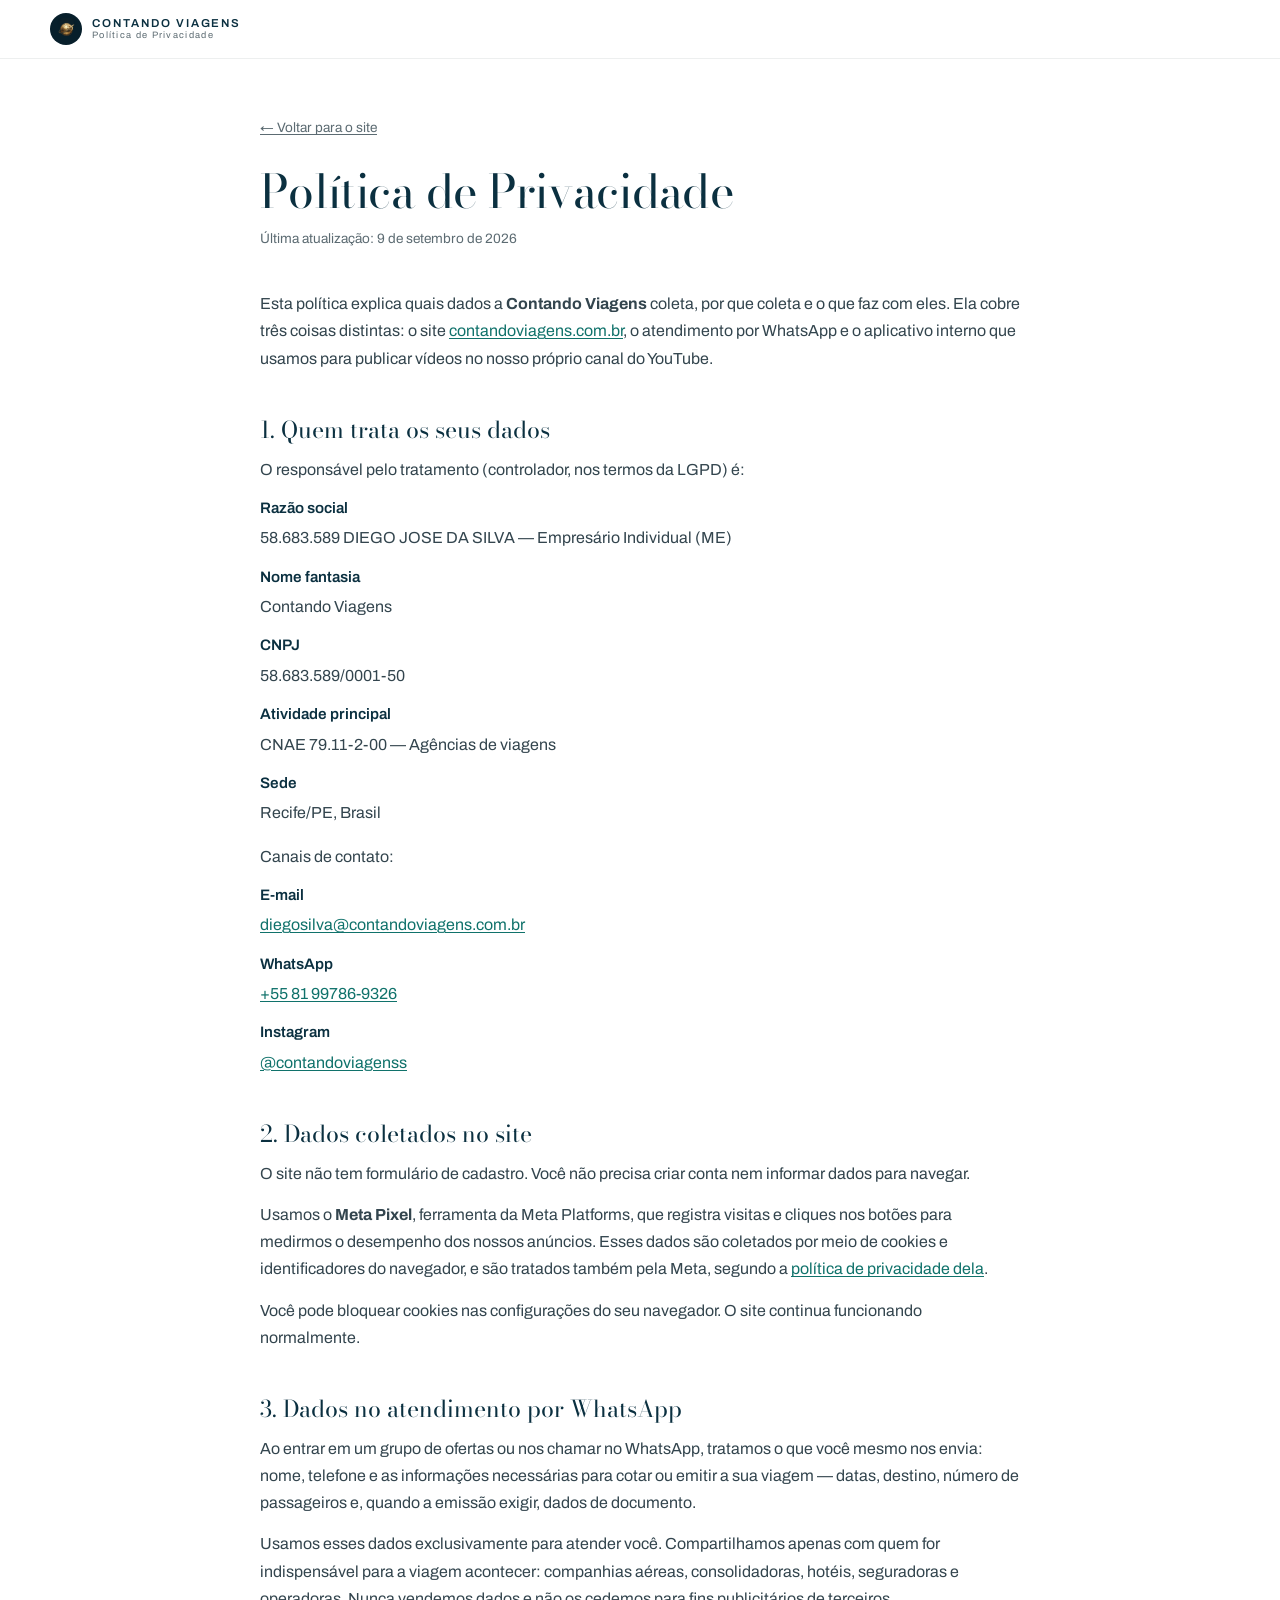
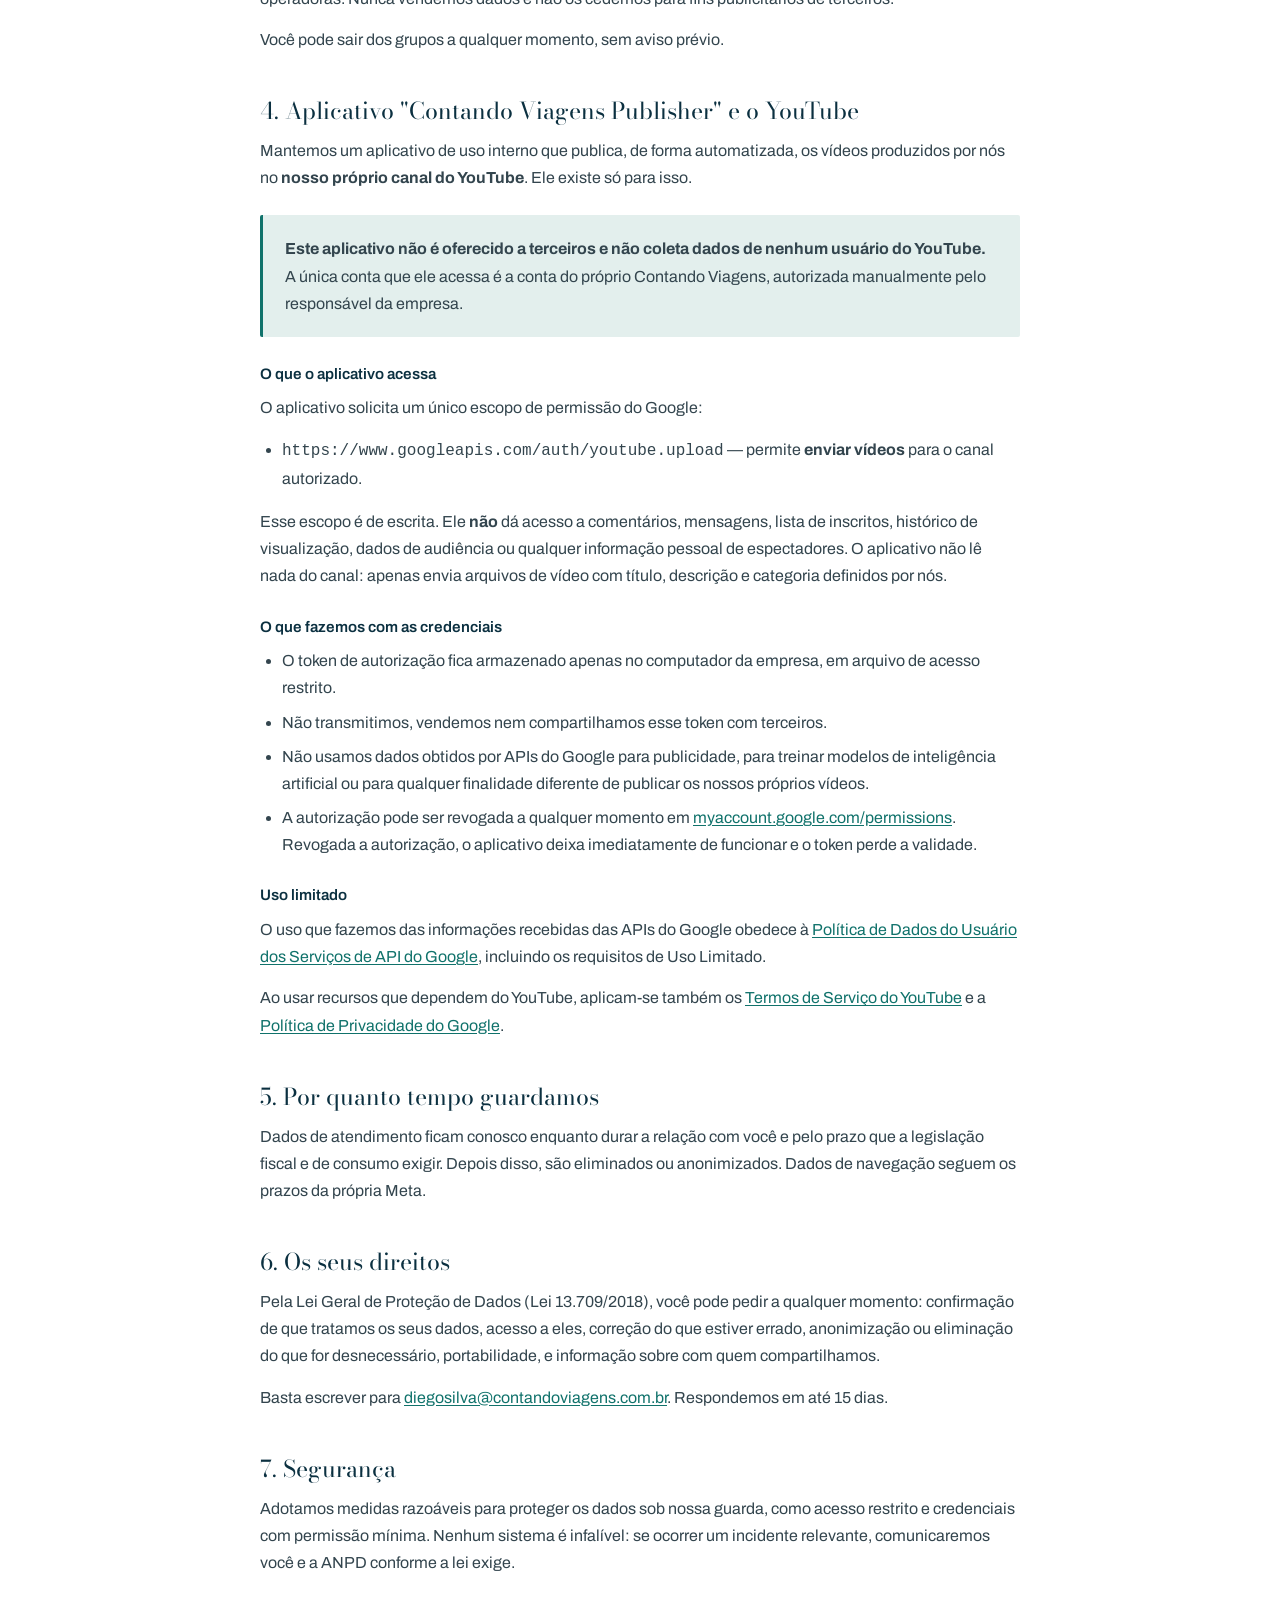
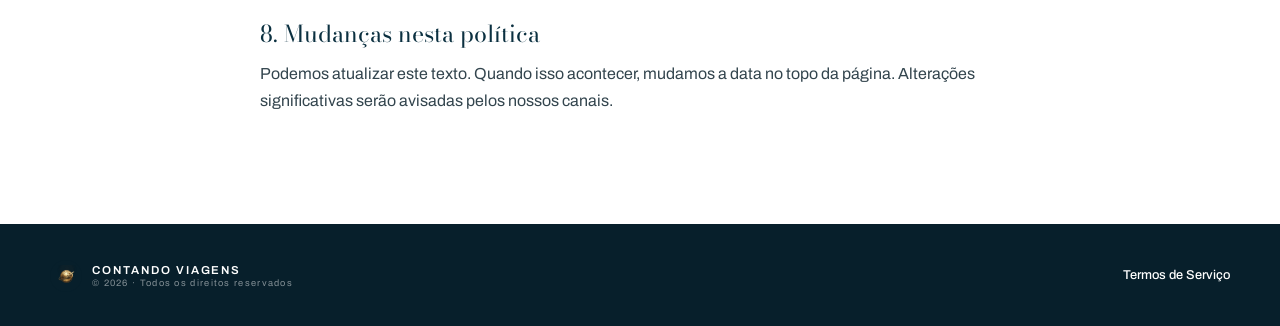
==== privacidade/index.html @ 14fbf1e1 "Adiciona Política de Privacidade e Termos de Serviço Páginas exigidas para a verificação do app OAut" ====
<!DOCTYPE html>
<html lang="pt-BR">
<head>
<meta charset="UTF-8">
<meta name="viewport" content="width=device-width, initial-scale=1.0">
<meta name="theme-color" content="#0B3040">
<title>Política de Privacidade | Contando Viagens</title>
<meta name="description" content="Como a Contando Viagens trata dados pessoais no site, no atendimento por WhatsApp e no aplicativo interno que publica vídeos no YouTube.">
<link rel="canonical" href="https://contandoviagens.com.br/privacidade/">
<meta name="robots" content="index,follow">
<link rel="icon" type="image/png" href="../logo.png">
<link rel="preconnect" href="https://fonts.googleapis.com">
<link rel="preconnect" href="https://fonts.gstatic.com" crossorigin>
<link rel="stylesheet" href="https://fonts.googleapis.com/css2?family=Archivo:wght@400;500;600;700&family=Bodoni+Moda:ital,opsz,wght@0,6..96,400..600;1,6..96,400..500&display=swap">
<link rel="stylesheet" href="../style.css?v=3">
<style>
.doc{width:min(760px,calc(100% - 40px));margin:0 auto;padding:56px 0 96px}
.doc h1{font-family:var(--serif);font-weight:400;font-size:clamp(2rem,4.6vw,2.9rem);line-height:1.1;letter-spacing:-.015em;color:var(--petrol);margin-bottom:10px}
.doc .upd{color:var(--muted);font-size:.85rem;margin-bottom:40px}
.doc h2{font-family:var(--serif);font-weight:400;font-size:1.45rem;color:var(--petrol);margin:44px 0 12px;line-height:1.2}
.doc h3{font-size:.95rem;font-weight:600;color:var(--petrol);margin:26px 0 8px}
.doc p,.doc li{color:#33454E;font-size:1rem;line-height:1.7}
.doc p{margin:0 0 14px}
.doc ul{margin:0 0 16px;padding-left:22px}
.doc li{margin-bottom:7px}
.doc a{color:var(--teal);text-decoration:underline;text-underline-offset:2px}
.doc .box{background:var(--teal-soft);border-left:3px solid var(--teal);padding:20px 22px;margin:24px 0;border-radius:2px}
.doc .box p:last-child{margin-bottom:0}
.doc .back{display:inline-block;margin-bottom:28px;font-size:.85rem;color:var(--muted)}
.doc dl{margin:0 0 16px}
.doc dt{font-weight:600;color:var(--petrol);margin-top:14px;font-size:.95rem}
.doc dd{margin:4px 0 0;color:#33454E;line-height:1.7}
</style>
</head>
<body>

<header class="topbar">
  <div class="wrap topbar-in">
    <a class="brand" href="/">
      <span class="brand-mark"><img src="../logo.png" alt="" width="128" height="128"></span>
      <span class="brand-name">CONTANDO VIAGENS<span>Política de Privacidade</span></span>
    </a>
  </div>
</header>

<main class="doc">
  <a class="back" href="/">← Voltar para o site</a>

  <h1>Política de Privacidade</h1>
  <p class="upd">Última atualização: 9 de setembro de 2026</p>

  <p>Esta política explica quais dados a <strong>Contando Viagens</strong> coleta, por que coleta e o que faz com eles. Ela cobre três coisas distintas: o site <a href="https://contandoviagens.com.br/">contandoviagens.com.br</a>, o atendimento por WhatsApp e o aplicativo interno que usamos para publicar vídeos no nosso próprio canal do YouTube.</p>

  <h2>1. Quem trata os seus dados</h2>
  <p>O responsável pelo tratamento (controlador, nos termos da LGPD) é:</p>
  <dl>
    <dt>Razão social</dt><dd>58.683.589 DIEGO JOSE DA SILVA — Empresário Individual (ME)</dd>
    <dt>Nome fantasia</dt><dd>Contando Viagens</dd>
    <dt>CNPJ</dt><dd>58.683.589/0001-50</dd>
    <dt>Atividade principal</dt><dd>CNAE 79.11-2-00 — Agências de viagens</dd>
    <dt>Sede</dt><dd>Recife/PE, Brasil</dd>
  </dl>
  <p>Canais de contato:</p>
  <dl>
    <dt>E-mail</dt><dd><a href="mailto:diegosilva@contandoviagens.com.br">diegosilva@contandoviagens.com.br</a></dd>
    <dt>WhatsApp</dt><dd><a href="https://wa.me/5581997869326">+55 81 99786-9326</a></dd>
    <dt>Instagram</dt><dd><a href="https://www.instagram.com/contandoviagenss/">@contandoviagenss</a></dd>
  </dl>

  <h2>2. Dados coletados no site</h2>
  <p>O site não tem formulário de cadastro. Você não precisa criar conta nem informar dados para navegar.</p>
  <p>Usamos o <strong>Meta Pixel</strong>, ferramenta da Meta Platforms, que registra visitas e cliques nos botões para medirmos o desempenho dos nossos anúncios. Esses dados são coletados por meio de cookies e identificadores do navegador, e são tratados também pela Meta, segundo a <a href="https://www.facebook.com/privacy/policy/" target="_blank" rel="noopener">política de privacidade dela</a>.</p>
  <p>Você pode bloquear cookies nas configurações do seu navegador. O site continua funcionando normalmente.</p>

  <h2>3. Dados no atendimento por WhatsApp</h2>
  <p>Ao entrar em um grupo de ofertas ou nos chamar no WhatsApp, tratamos o que você mesmo nos envia: nome, telefone e as informações necessárias para cotar ou emitir a sua viagem — datas, destino, número de passageiros e, quando a emissão exigir, dados de documento.</p>
  <p>Usamos esses dados exclusivamente para atender você. Compartilhamos apenas com quem for indispensável para a viagem acontecer: companhias aéreas, consolidadoras, hotéis, seguradoras e operadoras. Nunca vendemos dados e não os cedemos para fins publicitários de terceiros.</p>
  <p>Você pode sair dos grupos a qualquer momento, sem aviso prévio.</p>

  <h2>4. Aplicativo "Contando Viagens Publisher" e o YouTube</h2>
  <p>Mantemos um aplicativo de uso interno que publica, de forma automatizada, os vídeos produzidos por nós no <strong>nosso próprio canal do YouTube</strong>. Ele existe só para isso.</p>

  <div class="box">
    <p><strong>Este aplicativo não é oferecido a terceiros e não coleta dados de nenhum usuário do YouTube.</strong> A única conta que ele acessa é a conta do próprio Contando Viagens, autorizada manualmente pelo responsável da empresa.</p>
  </div>

  <h3>O que o aplicativo acessa</h3>
  <p>O aplicativo solicita um único escopo de permissão do Google:</p>
  <ul>
    <li><code>https://www.googleapis.com/auth/youtube.upload</code> — permite <strong>enviar vídeos</strong> para o canal autorizado.</li>
  </ul>
  <p>Esse escopo é de escrita. Ele <strong>não</strong> dá acesso a comentários, mensagens, lista de inscritos, histórico de visualização, dados de audiência ou qualquer informação pessoal de espectadores. O aplicativo não lê nada do canal: apenas envia arquivos de vídeo com título, descrição e categoria definidos por nós.</p>

  <h3>O que fazemos com as credenciais</h3>
  <ul>
    <li>O token de autorização fica armazenado apenas no computador da empresa, em arquivo de acesso restrito.</li>
    <li>Não transmitimos, vendemos nem compartilhamos esse token com terceiros.</li>
    <li>Não usamos dados obtidos por APIs do Google para publicidade, para treinar modelos de inteligência artificial ou para qualquer finalidade diferente de publicar os nossos próprios vídeos.</li>
    <li>A autorização pode ser revogada a qualquer momento em <a href="https://myaccount.google.com/permissions" target="_blank" rel="noopener">myaccount.google.com/permissions</a>. Revogada a autorização, o aplicativo deixa imediatamente de funcionar e o token perde a validade.</li>
  </ul>

  <h3>Uso limitado</h3>
  <p>O uso que fazemos das informações recebidas das APIs do Google obedece à <a href="https://developers.google.com/terms/api-services-user-data-policy" target="_blank" rel="noopener">Política de Dados do Usuário dos Serviços de API do Google</a>, incluindo os requisitos de Uso Limitado.</p>
  <p>Ao usar recursos que dependem do YouTube, aplicam-se também os <a href="https://www.youtube.com/t/terms" target="_blank" rel="noopener">Termos de Serviço do YouTube</a> e a <a href="https://policies.google.com/privacy" target="_blank" rel="noopener">Política de Privacidade do Google</a>.</p>

  <h2>5. Por quanto tempo guardamos</h2>
  <p>Dados de atendimento ficam conosco enquanto durar a relação com você e pelo prazo que a legislação fiscal e de consumo exigir. Depois disso, são eliminados ou anonimizados. Dados de navegação seguem os prazos da própria Meta.</p>

  <h2>6. Os seus direitos</h2>
  <p>Pela Lei Geral de Proteção de Dados (Lei 13.709/2018), você pode pedir a qualquer momento: confirmação de que tratamos os seus dados, acesso a eles, correção do que estiver errado, anonimização ou eliminação do que for desnecessário, portabilidade, e informação sobre com quem compartilhamos.</p>
  <p>Basta escrever para <a href="mailto:diegosilva@contandoviagens.com.br">diegosilva@contandoviagens.com.br</a>. Respondemos em até 15 dias.</p>

  <h2>7. Segurança</h2>
  <p>Adotamos medidas razoáveis para proteger os dados sob nossa guarda, como acesso restrito e credenciais com permissão mínima. Nenhum sistema é infalível: se ocorrer um incidente relevante, comunicaremos você e a ANPD conforme a lei exige.</p>

  <h2>8. Mudanças nesta política</h2>
  <p>Podemos atualizar este texto. Quando isso acontecer, mudamos a data no topo da página. Alterações significativas serão avisadas pelos nossos canais.</p>
</main>

<footer class="foot">
  <div class="wrap foot-in">
    <a class="brand" href="/">
      <span class="brand-mark"><img src="../logo.png" alt="" width="128" height="128"></span>
      <span class="brand-name">CONTANDO VIAGENS<span>© 2026 · Todos os direitos reservados</span></span>
    </a>
    <a class="ig" href="/termos/"><span>Termos de Serviço</span></a>
  </div>
</footer>

</body>
</html>
---- style.css ----
/* ============================================================
   Contando Viagens — landing page
   Petróleo + teal profundo + cobre · Bodoni Moda + Archivo
   ============================================================ */
:root{
  --ground:#ffffff; --mist:#EDF1F0; --ink:#0A1C25;
  --petrol:#0B3040; --petrol-deep:#071F2B;
  --teal:#10726B; --teal-soft:#E3EFED; --copper:#B57A4B;
  --muted:#5C6B72;
  --line:rgba(10,28,37,.13); --line-soft:rgba(10,28,37,.07); --line-light:rgba(255,255,255,.16);
  --serif:"Bodoni Moda",Didot,"Times New Roman",Georgia,serif;
  --sans:"Archivo","Helvetica Neue",Arial,sans-serif;
  --pad:clamp(68px,8vw,124px);
}
*{box-sizing:border-box}
body{margin:0;background:var(--ground);color:var(--ink);font-family:var(--sans);font-size:16px;line-height:1.55;-webkit-font-smoothing:antialiased}
img{max-width:100%;display:block}
a{color:inherit;text-decoration:none}
h1,h2,h3,p,ul,ol{margin:0}
:focus-visible{outline:2px solid var(--copper);outline-offset:3px}
.skip-link{
  position:absolute;left:16px;top:-64px;z-index:60;padding:12px 16px;
  color:#fff;background:var(--petrol);border-radius:2px;
  font-size:.85rem;font-weight:600;transition:top .2s ease;
}
.skip-link:focus{top:16px}
.wrap{width:min(1180px,calc(100% - 40px));margin-inline:auto}
.label{font-size:.64rem;font-weight:600;letter-spacing:.2em;text-transform:uppercase;color:var(--teal);display:flex;align-items:center;gap:10px}
.label::before{content:"";width:20px;height:1px;background:var(--copper);flex:none}
.label.centered{justify-content:center}
.label.on-dark{color:#9CC7BF}
.display{font-family:var(--serif);font-weight:400;line-height:1.05;letter-spacing:-.015em;color:var(--petrol);text-wrap:balance}
h1.display{font-size:clamp(2.15rem,6.4vw,4.3rem)}
h2.display{font-size:clamp(1.95rem,3.4vw,3rem);line-height:1.1}
.display em{font-style:italic;color:var(--teal)}
.lede{color:var(--muted);font-size:1rem;line-height:1.65;max-width:56ch}


/* ---------- header ---------- */
.topbar{position:sticky;top:0;z-index:40;background:rgba(255,255,255,.88);backdrop-filter:blur(14px);-webkit-backdrop-filter:blur(14px);border-bottom:1px solid var(--line-soft)}
.topbar-in{display:flex;align-items:center;justify-content:space-between;gap:16px;height:58px}
.brand{display:flex;align-items:center;gap:10px}
.brand-mark{width:32px;height:32px;flex:none;display:grid;place-items:center;border-radius:50%;background:var(--petrol-deep)}
.brand-mark img{width:23px;height:23px}
.brand-name{font-size:.72rem;font-weight:600;letter-spacing:.17em;color:var(--petrol);line-height:1.25}
.brand-name span{display:block;font-weight:400;font-size:.58rem;letter-spacing:.14em;color:var(--muted)}
.topbar-right{display:flex;align-items:center;gap:20px}
.ig{display:inline-flex;align-items:center;gap:7px;font-size:.8rem;font-weight:500;color:var(--muted)}
.ig svg{width:16px;height:16px}

/* ---------- botoes ---------- */
.btn{display:inline-flex;align-items:center;justify-content:center;gap:10px;font-family:var(--sans);font-size:.9rem;font-weight:600;padding:15px 22px;border-radius:2px;border:1px solid transparent;transition:background .25s ease,color .25s ease,border-color .25s ease}
.btn svg{width:17px;height:17px;flex:none}
.btn-solid{background:var(--petrol);color:#fff}
.btn-solid:hover{background:var(--teal)}
.btn-ghost{border-color:var(--line);color:var(--petrol)}
.btn-ghost:hover{border-color:var(--petrol);background:var(--petrol);color:#fff}
.btn-block{display:flex;width:100%}
.btn-cta{flex-direction:column;gap:3px;padding:14px 22px;line-height:1.2}
.btn-cta b{display:flex;align-items:center;gap:10px;font-size:.95rem;font-weight:600}
.btn-cta small{font-size:.73rem;font-weight:400;opacity:.72;letter-spacing:.02em}
.btn-cta.segundo{margin-top:10px}
.btn-ghost.btn-cta small{opacity:.62}

/* ---------- SIGNATURE: a oferta ---------- */
.deck{position:relative;min-width:0}
.deck-head{display:flex;align-items:baseline;justify-content:space-between;gap:12px;margin-bottom:12px}
.deck-head p{font-size:.68rem;letter-spacing:.16em;text-transform:uppercase;color:var(--muted);font-weight:600}
.deck-head span{font-size:.7rem;color:var(--muted);display:none}
.rail{display:grid;gap:14px;min-width:0}
.fare{
  position:relative;background:var(--petrol-deep);color:#fff;border-radius:3px;
  padding:20px 22px 18px;overflow:hidden;min-height:322px;display:flex;flex-direction:column;
  box-shadow:0 18px 40px -22px rgba(7,31,43,.9);
}
.fare > .fare-photo{position:absolute;inset:0;background-size:cover;background-position:center;background-color:var(--petrol-deep)}
.fare-photo::after{
  content:"";position:absolute;inset:0;
  background:linear-gradient(180deg,
    rgba(7,31,43,.90) 0%,
    rgba(7,31,43,.62) 20%,
    rgba(7,31,43,.14) 40%,
    rgba(7,31,43,.14) 50%,
    rgba(7,31,43,.66) 72%,
    rgba(7,31,43,.95) 100%);
}
/* enquanto nao ha foto real: marcador honesto, mesmo enquadramento */


.fare > *{position:relative}
.fare-top{display:flex;align-items:baseline;justify-content:space-between;gap:12px}
.route{display:flex;align-items:baseline;gap:9px;font-family:var(--serif);font-size:1.35rem;letter-spacing:.06em;font-weight:500;text-shadow:0 1px 14px rgba(7,31,43,.6)}
.route i{font-style:normal;color:var(--copper);font-size:.95rem;transform:translateY(-1px)}
.fare-kind{font-size:.62rem;letter-spacing:.14em;text-transform:uppercase;color:#9CC7BF;text-align:right;white-space:nowrap;padding-top:4px}
.fare-city{margin-top:5px;font-size:.83rem;color:rgba(255,255,255,.82);letter-spacing:.02em;text-shadow:0 1px 12px rgba(7,31,43,.7)}
.fare-price{display:flex;align-items:baseline;gap:8px;margin-top:auto;padding-top:26px}
.fare-price b{font-family:var(--serif);font-size:2.1rem;font-weight:500;letter-spacing:-.01em;font-variant-numeric:tabular-nums;line-height:1;text-shadow:0 2px 18px rgba(7,31,43,.75)}
.fare-price small{font-size:.72rem;color:rgba(255,255,255,.6)}
.fare-foot{display:flex;align-items:center;gap:8px;margin-top:16px;padding-top:13px;border-top:1px solid var(--line-light);font-size:.7rem;color:rgba(255,255,255,.62)}
.fare-foot svg{width:13px;height:13px;vertical-align:-2px;margin-right:5px;color:#7FC0B6}

/* ---------- seletor de cidade ---------- */
.picker{display:grid;grid-template-columns:1fr 1fr;gap:0;border:1px solid var(--line);border-radius:2px;overflow:hidden;margin-bottom:12px}
.picker button{
  appearance:none;background:transparent;border:0;cursor:pointer;font:inherit;
  padding:11px 8px;font-size:.79rem;font-weight:600;color:var(--muted);
  transition:background .2s ease,color .2s ease;
}
.picker button + button{border-left:1px solid var(--line)}
.picker button[aria-pressed="true"]{background:var(--petrol);color:#fff}
.cta-note{display:flex;align-items:center;gap:8px;margin-top:12px;font-size:.76rem;color:var(--muted)}
.cta-note svg{width:14px;height:14px;color:var(--teal);flex:none}

/* ---------- hero ---------- */
.hero{padding:26px 0 var(--pad);position:relative;overflow:hidden}
.hero::before{content:"";position:absolute;inset:0;pointer-events:none;background:radial-gradient(115% 70% at 92% 0%,var(--teal-soft),transparent 55%)}
.hero-grid{
  position:relative;display:grid;
  grid-template-columns:minmax(0,1.02fr) minmax(0,.98fr);
  gap:clamp(36px,4.5vw,72px);align-items:center;
}
.hero-left{display:flex;flex-direction:column;min-width:0}
.deck{align-self:center}
.hero h1{margin:16px 0 14px}
.hero .lede{margin-bottom:26px}
.hero-cta{max-width:440px;width:100%}

/* ---------- secoes ---------- */
.section{padding:var(--pad) 0}
.section-mist{background:var(--mist)}
.head{max-width:620px}
.head.centered{margin-inline:auto;text-align:center}
.head h2{margin:16px 0 14px}
.head.centered .lede{margin-inline:auto}

/* ---------- processo ---------- */
.process{display:grid;grid-template-columns:minmax(0,.85fr) minmax(0,1.15fr);gap:clamp(36px,5vw,90px);align-items:start}
.steps{list-style:none;padding:0;display:grid}
.step{display:grid;grid-template-columns:auto 1fr;gap:22px;padding:26px 0;border-bottom:1px solid var(--line)}
.step:first-child{border-top:1px solid var(--line)}
.step-n{font-family:var(--serif);font-size:1.9rem;color:var(--copper);line-height:1;min-width:46px;font-variant-numeric:tabular-nums}
.step h3{font-size:1.02rem;font-weight:600;color:var(--petrol);margin-bottom:5px}
.step p{color:var(--muted);font-size:.92rem;line-height:1.62;max-width:50ch}

/* ---------- retrato, agora onde ele trabalha ---------- */
.human{background:var(--petrol-deep);color:#fff;position:relative;overflow:hidden}
.human::before{content:"";position:absolute;inset:0;background:radial-gradient(85% 115% at 0% 0%,rgba(16,114,107,.4),transparent 58%)}
.human-in{position:relative;display:grid;grid-template-columns:minmax(0,.82fr) minmax(0,1.18fr);gap:clamp(32px,5vw,72px);align-items:center}
.human-photo{position:relative;border-radius:3px;overflow:hidden;max-width:360px}
.human-photo img{width:100%;height:auto;aspect-ratio:4/5;object-fit:cover;filter:saturate(.86) contrast(1.03)}
.human-photo::after{content:"";position:absolute;inset:0;background:linear-gradient(195deg,rgba(7,31,43,0) 50%,rgba(7,31,43,.6) 100%)}
.human h2{color:#fff}
.human .lede{color:rgba(255,255,255,.72)}
.human-list{list-style:none;padding:0;display:grid;margin-top:26px;border-top:1px solid var(--line-light)}
.human-list li{display:flex;align-items:center;gap:13px;padding:15px 0;border-bottom:1px solid var(--line-light);font-size:.94rem}
.human-list svg{width:16px;height:16px;color:#7FC0B6;flex:none}
.human-sign{margin-top:22px;font-size:.78rem;color:rgba(255,255,255,.5)}

/* ---------- servicos ---------- */
.index{display:grid;grid-template-columns:minmax(0,1fr) minmax(0,1fr);gap:0 clamp(28px,4.5vw,68px);margin-top:48px}
.svc{display:flex;align-items:baseline;gap:14px;padding:17px 4px 17px 0;border-bottom:1px solid var(--line);transition:padding-left .3s ease}
.svc:hover{padding-left:9px}
.svc:hover .svc-name{color:var(--teal)}
.svc-dot{width:5px;height:5px;border-radius:50%;background:var(--copper);flex:none;transform:translateY(-3px)}
.svc-name{font-size:1rem;font-weight:600;color:var(--petrol);transition:color .3s ease}
.svc-desc{margin-left:auto;text-align:right;font-size:.78rem;color:var(--muted);max-width:24ch}
.index-foot{display:flex;flex-wrap:wrap;align-items:center;justify-content:space-between;gap:20px;margin-top:40px}
.index-foot p{font-family:var(--serif);font-size:1.25rem;color:var(--petrol)}

/* ---------- faq ---------- */
.faq{display:grid;grid-template-columns:minmax(0,.7fr) minmax(0,1.3fr);gap:clamp(36px,5vw,90px);align-items:start}
.faq-list{border-top:1px solid var(--line)}
.faq-list details{border-bottom:1px solid var(--line)}
.faq-list summary{display:flex;align-items:center;justify-content:space-between;gap:18px;padding:22px 0;cursor:pointer;list-style:none;font-size:1rem;font-weight:600;color:var(--petrol)}
.faq-list summary::-webkit-details-marker{display:none}
.faq-list summary:hover{color:var(--teal)}
.faq-sign{position:relative;width:13px;height:13px;flex:none}
.faq-sign::before,.faq-sign::after{content:"";position:absolute;background:var(--copper);transition:transform .3s ease}
.faq-sign::before{left:0;top:6px;width:13px;height:1px}
.faq-sign::after{left:6px;top:0;width:1px;height:13px}
details[open] .faq-sign::after{transform:scaleY(0)}
.faq-list p{padding:0 36px 24px 0;color:var(--muted);font-size:.93rem;line-height:1.7;max-width:60ch}

/* ---------- final ---------- */
.final{background:var(--mist);text-align:center}
.final .hero-cta{margin:34px auto 0;text-align:left}

/* ---------- rodape ---------- */
.foot{background:var(--petrol-deep);color:rgba(255,255,255,.62);padding:36px 0}
.foot-in{display:flex;flex-wrap:wrap;align-items:center;justify-content:space-between;gap:18px;font-size:.79rem}
.foot .brand-name{color:#fff}
.foot .brand-name span{color:rgba(255,255,255,.5)}
.foot a{color:#fff}

.mbar{display:none}
.human-sign 
/* ---------- reveal ---------- */
.js .rv{opacity:0;transform:translateY(16px);transition:opacity .65s cubic-bezier(.22,.61,.36,1),transform .65s cubic-bezier(.22,.61,.36,1);transition-delay:var(--d,0ms)}
.js .rv.on{opacity:1;transform:none}

/* ======= DESKTOP: as tres ofertas empilhadas, escalonadas ======= */
@media (min-width:1001px){
  .rail{gap:16px}
  .fare:nth-child(2){margin-left:34px}
  .fare:nth-child(3){margin-left:68px}
}

/* ======= MOBILE ======= */
@media (max-width:1000px){
  .hero-grid,.process,.faq,.human-in{grid-template-columns:minmax(0,1fr)}
  .hero-grid{grid-template-areas:"copy" "deck" "cta";row-gap:0}
  .hero-left{display:contents}
  .hero-copy{grid-area:copy}
  .hero-cta{grid-area:cta}
  .deck{grid-area:deck}
  .process,.faq{gap:40px}
  .human-in{gap:34px}
  .human-photo{max-width:100%;order:-1}
  .index{grid-template-columns:minmax(0,1fr)}
  .hero-cta{max-width:none}
}
@media (max-width:680px){
  .wrap{width:calc(100% - 32px)}
  .brand-name span{display:none}
  .topbar .ig span{display:none}
  .topbar-right .btn{display:none}
  .hero{padding:20px 0 56px}
  .hero h1{margin:14px 0 12px}
  .hero .lede{margin-bottom:20px;font-size:.95rem}
  .section{padding:64px 0}
  /* carrossel de ofertas por deslize */
  .rail{
    display:flex;gap:12px;overflow-x:auto;scroll-snap-type:x mandatory;
    margin-inline:-16px;padding:2px 16px 14px;
    scrollbar-width:none;-ms-overflow-style:none;
  }
  .rail::-webkit-scrollbar{display:none}
  .deck-head span{display:inline}
  .hero-copy{margin-bottom:22px}
  .deck{margin-bottom:22px}
  .btn-cta.segundo small{display:none}
  .btn-cta.segundo{padding:13px 20px}
  .fare{flex:0 0 84%;scroll-snap-align:center;min-height:290px}
  .fare-price b{font-size:1.95rem}
  .svc-desc{display:none}
  .index-foot{flex-direction:column;align-items:flex-start}
  .faq-list p{padding-right:0}
  main{padding-bottom:84px}
  .mbar{
    display:block;position:fixed;left:0;right:0;bottom:0;z-index:50;
    padding:9px 16px calc(9px + env(safe-area-inset-bottom));
    display:flex;gap:8px;align-items:stretch;
    background:rgba(255,255,255,.94);backdrop-filter:blur(14px);border-top:1px solid var(--line);
    transform:translateY(105%);transition:transform .32s cubic-bezier(.22,.61,.36,1);
  }
  .mbar.show{transform:none}
  .mbar #mcta{flex:1;min-width:0}
  .mbar-quote{flex:0 0 116px;flex-direction:column;gap:2px;padding:10px 8px;font-size:.78rem;line-height:1.2}
  .mbar-quote svg{width:19px;height:19px}
}
@media (max-width:680px) and (max-height:710px){
  .hero{padding:14px 0 44px}
  h1.display{font-size:1.95rem}
  .hero .lede{font-size:.9rem;margin-bottom:16px}
  .hero-copy{margin-bottom:16px}
  .deck{margin-bottom:16px}
  .fare{min-height:246px}
  .fare-price b{font-size:1.75rem}
}
@media (prefers-reduced-motion:reduce){
  .js .rv{opacity:1;transform:none;transition:none}
  *{transition-duration:.01ms!important;animation-duration:.01ms!important}
  .rail{scroll-behavior:auto}
}


/* ---------- links legais no rodape ---------- */
.foot-legal{display:flex;gap:18px;flex-wrap:wrap}
.foot-legal a{font-size:.78rem;color:var(--muted);text-decoration:none;transition:color .2s ease}
.foot-legal a:hover{color:var(--petrol);text-decoration:underline;text-underline-offset:2px}
@media (max-width:640px){.foot-legal{width:100%;justify-content:center;margin-top:4px}}
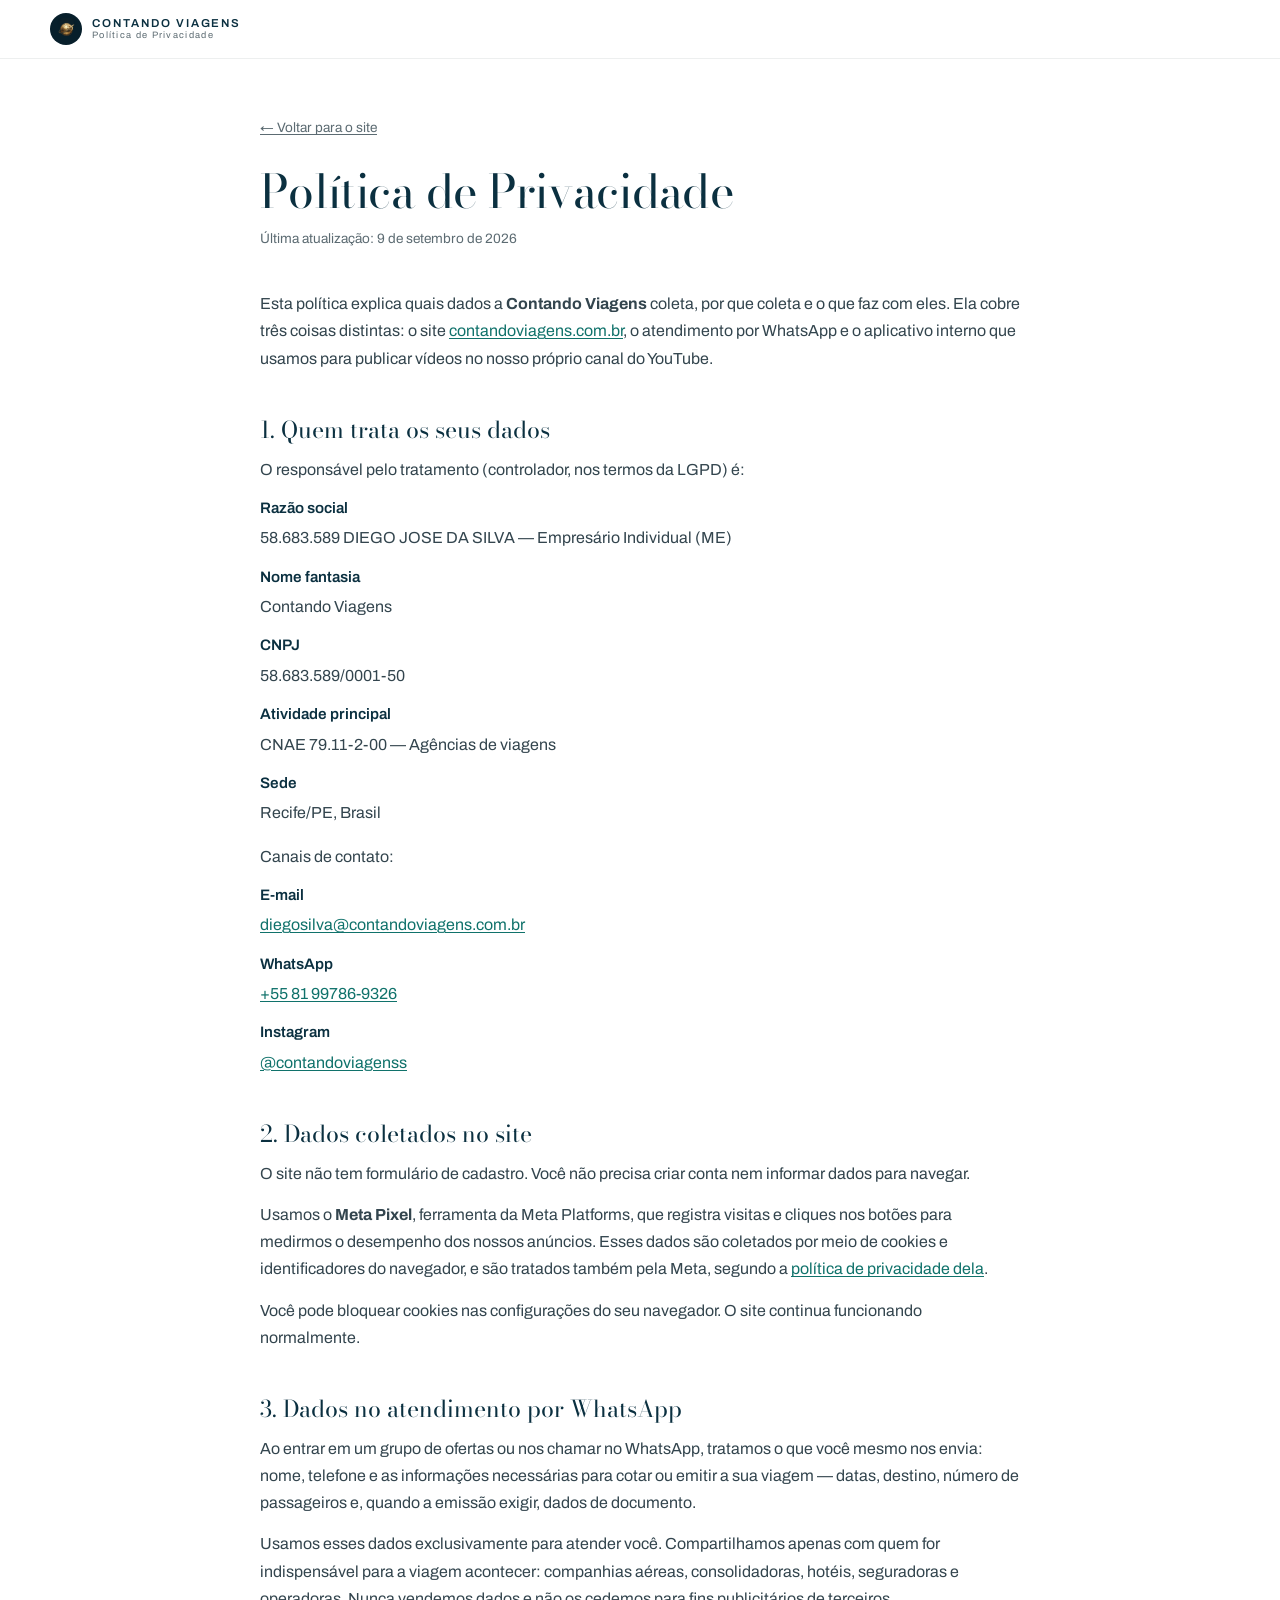
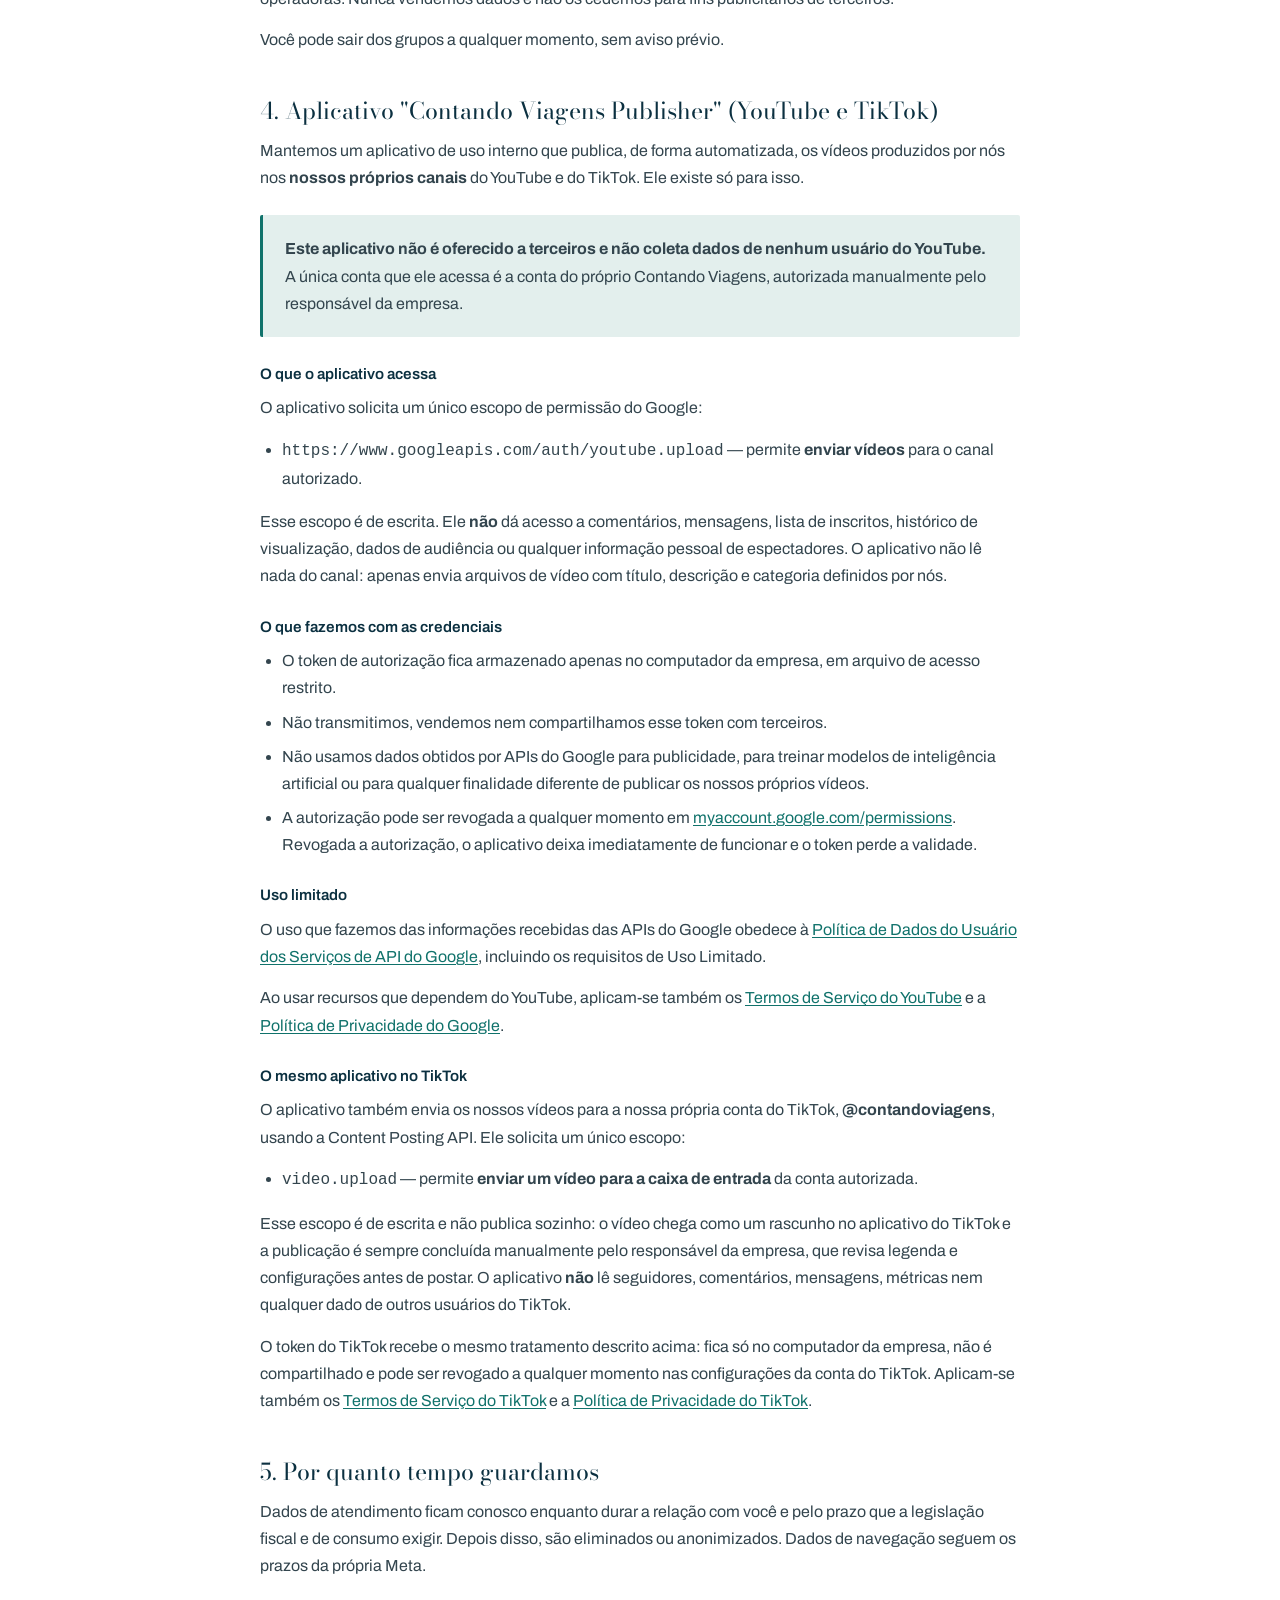
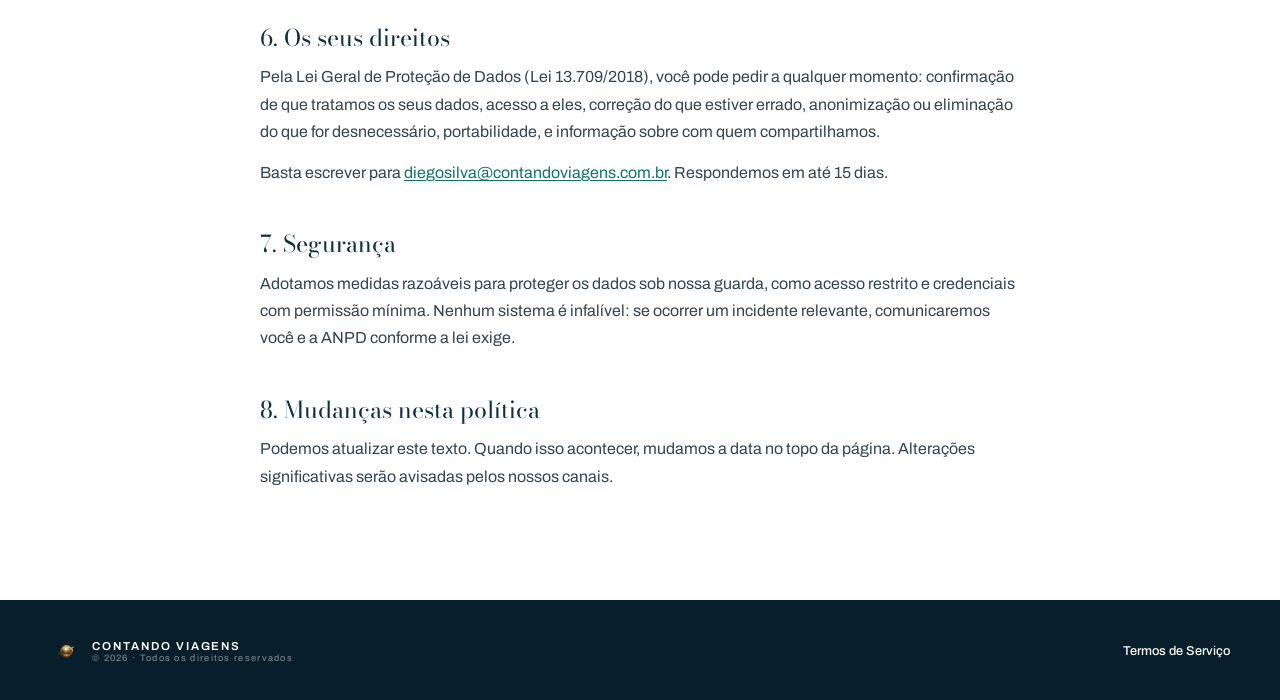
==== commit d1122c85: "Adiciona pagina de callback do TikTok e cita o TikTok na politica e nos termos Co-Authored-By: Claud" ====
--- a/privacidade/index.html
+++ b/privacidade/index.html
@@ -5,7 +5,7 @@
 <meta name="viewport" content="width=device-width, initial-scale=1.0">
 <meta name="theme-color" content="#0B3040">
 <title>Política de Privacidade | Contando Viagens</title>
-<meta name="description" content="Como a Contando Viagens trata dados pessoais no site, no atendimento por WhatsApp e no aplicativo interno que publica vídeos no YouTube.">
+<meta name="description" content="Como a Contando Viagens trata dados pessoais no site, no atendimento por WhatsApp e no aplicativo interno que publica vídeos no YouTube e no TikTok.">
 <link rel="canonical" href="https://contandoviagens.com.br/privacidade/">
 <meta name="robots" content="index,follow">
 <link rel="icon" type="image/png" href="../logo.png">
@@ -77,8 +77,8 @@
   <p>Usamos esses dados exclusivamente para atender você. Compartilhamos apenas com quem for indispensável para a viagem acontecer: companhias aéreas, consolidadoras, hotéis, seguradoras e operadoras. Nunca vendemos dados e não os cedemos para fins publicitários de terceiros.</p>
   <p>Você pode sair dos grupos a qualquer momento, sem aviso prévio.</p>
 
-  <h2>4. Aplicativo "Contando Viagens Publisher" e o YouTube</h2>
-  <p>Mantemos um aplicativo de uso interno que publica, de forma automatizada, os vídeos produzidos por nós no <strong>nosso próprio canal do YouTube</strong>. Ele existe só para isso.</p>
+  <h2>4. Aplicativo "Contando Viagens Publisher" (YouTube e TikTok)</h2>
+  <p>Mantemos um aplicativo de uso interno que publica, de forma automatizada, os vídeos produzidos por nós nos <strong>nossos próprios canais</strong> do YouTube e do TikTok. Ele existe só para isso.</p>
 
   <div class="box">
     <p><strong>Este aplicativo não é oferecido a terceiros e não coleta dados de nenhum usuário do YouTube.</strong> A única conta que ele acessa é a conta do próprio Contando Viagens, autorizada manualmente pelo responsável da empresa.</p>
@@ -102,6 +102,14 @@
   <h3>Uso limitado</h3>
   <p>O uso que fazemos das informações recebidas das APIs do Google obedece à <a href="https://developers.google.com/terms/api-services-user-data-policy" target="_blank" rel="noopener">Política de Dados do Usuário dos Serviços de API do Google</a>, incluindo os requisitos de Uso Limitado.</p>
   <p>Ao usar recursos que dependem do YouTube, aplicam-se também os <a href="https://www.youtube.com/t/terms" target="_blank" rel="noopener">Termos de Serviço do YouTube</a> e a <a href="https://policies.google.com/privacy" target="_blank" rel="noopener">Política de Privacidade do Google</a>.</p>
+
+  <h3>O mesmo aplicativo no TikTok</h3>
+  <p>O aplicativo também envia os nossos vídeos para a nossa própria conta do TikTok, <strong>@contandoviagens</strong>, usando a Content Posting API. Ele solicita um único escopo:</p>
+  <ul>
+    <li><code>video.upload</code> — permite <strong>enviar um vídeo para a caixa de entrada</strong> da conta autorizada.</li>
+  </ul>
+  <p>Esse escopo é de escrita e não publica sozinho: o vídeo chega como um rascunho no aplicativo do TikTok e a publicação é sempre concluída manualmente pelo responsável da empresa, que revisa legenda e configurações antes de postar. O aplicativo <strong>não</strong> lê seguidores, comentários, mensagens, métricas nem qualquer dado de outros usuários do TikTok.</p>
+  <p>O token do TikTok recebe o mesmo tratamento descrito acima: fica só no computador da empresa, não é compartilhado e pode ser revogado a qualquer momento nas configurações da conta do TikTok. Aplicam-se também os <a href="https://www.tiktok.com/legal/page/row/terms-of-service/pt-BR" target="_blank" rel="noopener">Termos de Serviço do TikTok</a> e a <a href="https://www.tiktok.com/legal/page/row/privacy-policy/pt-BR" target="_blank" rel="noopener">Política de Privacidade do TikTok</a>.</p>
 
   <h2>5. Por quanto tempo guardamos</h2>
   <p>Dados de atendimento ficam conosco enquanto durar a relação com você e pelo prazo que a legislação fiscal e de consumo exigir. Depois disso, são eliminados ou anonimizados. Dados de navegação seguem os prazos da própria Meta.</p>
